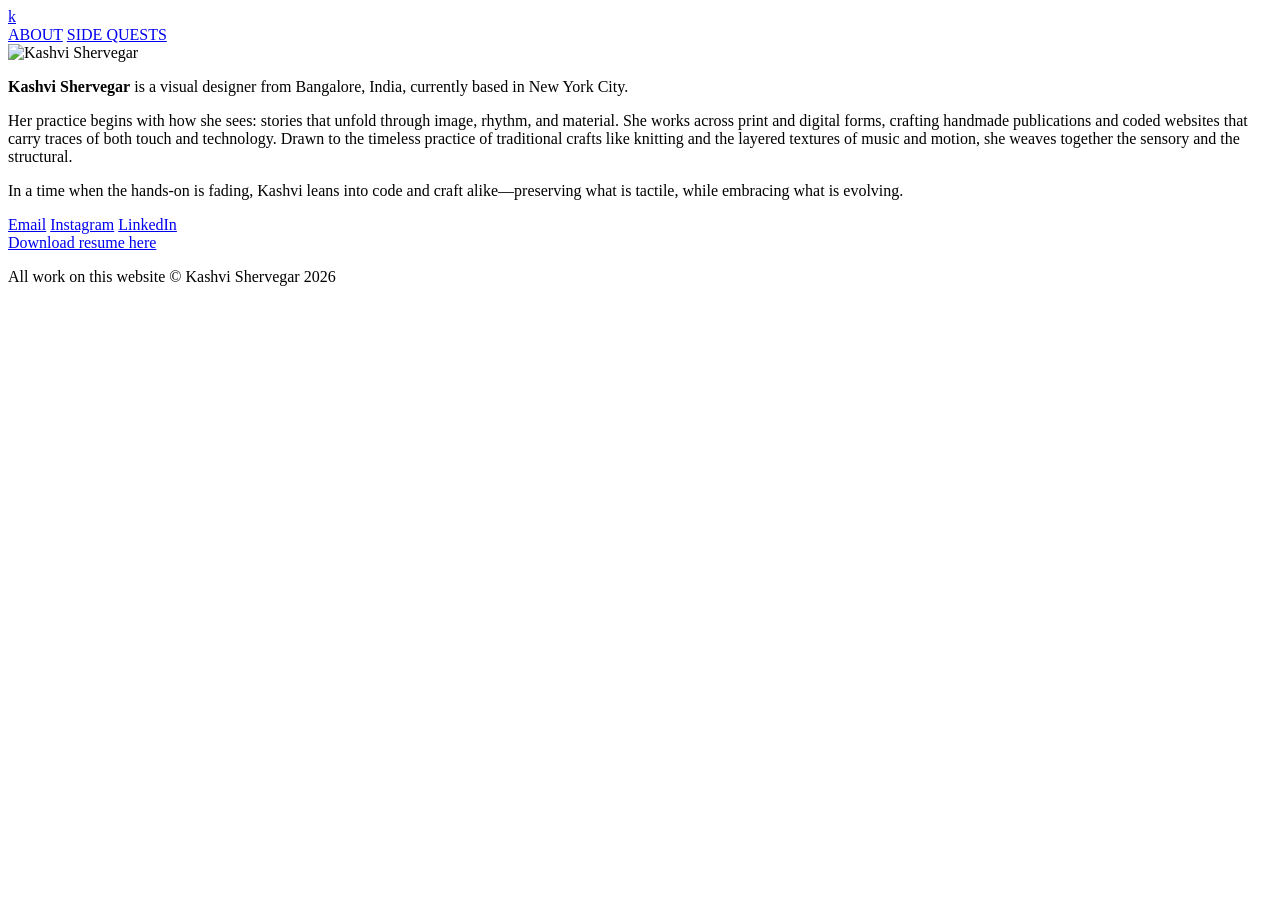
==== about.html @ c3d2e1d5 "adding all HTML pages and README" ====
<!DOCTYPE html>
<html lang="en">
<head>
  <meta charset="UTF-8" />
  <meta name="viewport" content="width=device-width, initial-scale=1.0" />
  <title>About — Kashvi Shervegar</title>
  <link rel="stylesheet" href="static/css/style.css" />

</head>
<body class="about">

<header class="site-header">
  <div class="header-inner">
    <div class="header-left">
      <a href="index.html" class="logo-link" aria-label="Home">
        <span class="logo-text">k</span>
      </a>
    </div>
    <div class="header-right">
      <nav class="header-nav-right">
        <a href="about.html" data-nav class="active">ABOUT</a>
        <a href="sidequests.html" data-nav>SIDE QUESTS</a>
      </nav>
    </div>
  </div>
</header>

<div class="site-wrapper">
  <main class="site-main">
    <div class="about-layout">

      <!-- LEFT: profile photo with make image sitting on head -->
      <div class="about-photo-col">
        <div class="about-photo-stack">
          <img src="static/images/self.png" alt="Kashvi Shervegar" class="about-photo" />
          <img src="static/images/about/make.png" alt="" class="about-make" />
        </div>
      </div>

      <!-- RIGHT: bio + links -->
      <div class="about-text-col">
        <div class="about-bio">
          <p>
            <strong>Kashvi Shervegar</strong> is a visual designer from Bangalore, India,
            currently based in New York City.
          </p>
          <p>
            Her practice begins with how she sees: stories that unfold through image,
            rhythm, and material. She works across print and digital forms, crafting
            handmade publications and coded websites that carry traces of both touch
            and technology. Drawn to the timeless practice of traditional crafts like
            knitting and the layered textures of music and motion, she weaves together
            the sensory and the structural.
          </p>
          <p>
            In a time when the hands-on is fading, Kashvi leans into code and craft
            alike&mdash;preserving what is tactile, while embracing what is evolving.
          </p>
        </div>

        <div class="about-links">
          <a href="mailto:kashvi.shervegar@gmail.com">Email</a>
          <a href="https://www.instagram.com/kashmakesart/" target="_blank" rel="noopener">Instagram</a>
          <a href="https://www.linkedin.com/in/kashvi-shervegar/" target="_blank" rel="noopener">LinkedIn</a>
        </div>

        <div class="about-resume">
          <a href="static/images/Shervegar_Resume.pdf" target="_blank" download>Download resume here</a>
        </div>
      </div>

    </div>
  </main>
  <footer class="about-footer">
    <p>All work on this website &copy; Kashvi Shervegar 2026</p>
  </footer>
</div>

<script src="static/js/main.js"></script>
</body>
</html>
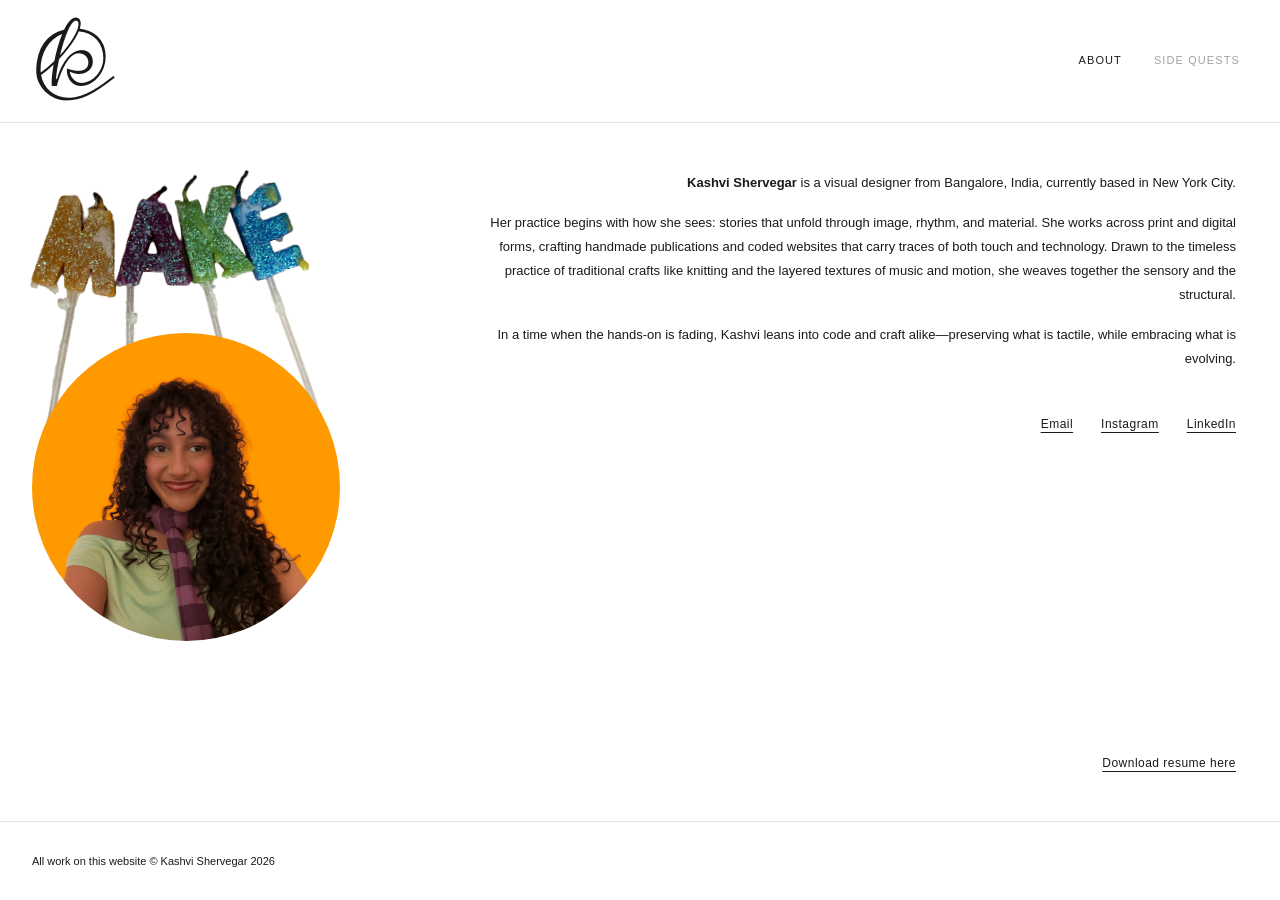
==== commit 0cf70b52: "Add favicon to all pages" ====
--- a/about.html
+++ b/about.html
@@ -5,6 +5,8 @@
   <meta name="viewport" content="width=device-width, initial-scale=1.0" />
   <title>About — Kashvi Shervegar</title>
   <link rel="stylesheet" href="static/css/style.css" />
+  <link rel="icon" type="image/png" sizes="32x32" href="favicon-32x32.png" />
+  <link rel="icon" type="image/png" sizes="16x16" href="favicon-16x16.png" />
 
 </head>
 <body class="about">
--- a/static/css/style.css
+++ b/static/css/style.css
@@ -0,0 +1,822 @@
+/* =============================================
+   KASHVI SHERVEGAR — PORTFOLIO
+   ============================================= */
+
+@font-face {
+  font-family: 'Enclosed';
+  src: url('../fonts/Enclosed-Regular.otf') format('opentype');
+  font-weight: normal;
+  font-style: normal;
+}
+
+/* ── Variables ─────────────────────────────── */
+:root {
+  --color-bg:          #ffffff;
+  --color-text:        #1a1a1a;
+  --color-text-light:  #888888;
+  --color-placeholder: #9e7b7b;
+  --color-rule:        #e2e2e2;
+
+  --font-logo: 'Enclosed', serif;       /* logo ONLY */
+  --font-sans: 'Helvetica Neue', Helvetica, Arial, sans-serif;
+
+  --left-w: 33vw;   /* left panel width */
+}
+
+/* ── Reset ─────────────────────────────────── */
+*, *::before, *::after {
+  box-sizing: border-box;
+  margin: 0;
+  padding: 0;
+}
+
+html, body {
+  height: 100%;
+  overflow: hidden;           /* landing page never scrolls; interior overrides below */
+}
+
+html:has(body.interior) {
+  overflow: auto;
+  height: auto;
+}
+
+body {
+  background: var(--color-bg);
+  color: var(--color-text);
+  font-family: var(--font-sans);
+  font-size: 13px;
+  line-height: 1.55;
+  -webkit-font-smoothing: antialiased;
+}
+
+a {
+  color: inherit;
+  text-decoration: none;
+}
+
+img, video {
+  display: block;
+  max-width: 100%;
+  height: auto;
+}
+
+/* =============================================
+   LANDING PAGE — fixed left, scroll right
+   ============================================= */
+
+.landing-page {
+  display: flex;
+  width: 100vw;
+  height: 100vh;
+  overflow: hidden;
+}
+
+/* ── LEFT PANEL — fixed, full height, never scrolls ── */
+.landing-panel-left {
+  position: fixed;
+  top: 0;
+  left: 0;
+  width: var(--left-w);
+  height: 100vh;
+  display: flex;
+  flex-direction: column;
+  justify-content: space-between;
+  padding: 0;
+  background: var(--color-bg);
+  z-index: 10;
+  border-right: 1px solid var(--color-rule);
+}
+
+/* Top section: logo + nav */
+.lp-header {
+  padding: 28px 64px 0 32px;
+  display: flex;
+  align-items: center;
+  justify-content: space-between;
+}
+
+.logo-link {
+  display: flex;
+  align-items: center;
+  flex-shrink: 0;
+}
+
+/* ONLY element using Enclosed font */
+.logo-text {
+  font-family: var(--font-logo);
+  font-size: 72px;
+  line-height: 1;
+  color: var(--color-text);
+  letter-spacing: -2px;
+}
+
+.lp-nav {
+  display: contents;
+}
+
+.lp-nav a {
+  font-size: 11px;
+  letter-spacing: 0.1em;
+  text-transform: uppercase;
+  transition: opacity 0.18s;
+}
+
+.lp-nav a:hover {
+  opacity: 0.4;
+}
+
+/* Middle section: Theo circle + scroll hint, vertically centred */
+.lp-center {
+  flex: 1;
+  display: flex;
+  flex-direction: column;
+  align-items: center;
+  justify-content: center;
+  gap: 20px;
+  padding: 24px 32px;
+}
+
+.animation-container {
+  position: relative;
+  width: 220px;
+  height: 220px;
+  flex-shrink: 0;
+}
+
+.animation-container img,
+.animation-container video {
+  width: 100%;
+  height: 100%;
+  object-fit: contain;
+}
+
+.animation-placeholder-text {
+  color: rgba(255,255,255,0.7);
+  font-size: 11px;
+  text-align: center;
+  padding: 20px;
+  line-height: 1.65;
+}
+
+.scroll-hint {
+  font-size: 12px;
+  color: var(--color-text-light);
+  letter-spacing: 0.02em;
+}
+
+/* Bottom section: email + copyright */
+.lp-footer {
+  padding: 0 32px 32px 32px;
+  display: flex;
+  flex-direction: column;
+  gap: 3px;
+  font-size: 11px;
+  line-height: 1.9;
+  color: var(--color-text);
+}
+
+.lp-footer a {
+  font-weight: 600;
+}
+
+.lp-footer a:hover {
+  opacity: 0.5;
+}
+
+/* ── RIGHT PANEL — offset by left width, scrolls vertically ── */
+.landing-panel-right {
+  margin-left: var(--left-w);
+  width: calc(100vw - var(--left-w));
+  height: 100vh;
+  overflow-y: auto;
+  display: flex;
+  flex-direction: column;
+}
+
+/* Bio strip — sits at the very top of the right panel */
+.lp-bio {
+  padding: 38px 44px;
+  font-size: 13px;
+  line-height: 1.65;
+  text-align: right;
+  color: var(--color-text);
+  border-bottom: 1px solid var(--color-rule);
+  flex-shrink: 0;
+}
+
+/* Projects stack */
+.lp-projects {
+  display: flex;
+  flex-direction: column;
+  padding: 32px 44px 48px;
+  gap: 20px;
+}
+
+.project-preview-link {
+  display: block;
+  position: relative;
+  aspect-ratio: 16 / 10;
+  overflow: hidden;
+}
+
+.project-preview-link img,
+.project-preview-link video {
+  width: 100%;
+  height: 100%;
+  object-fit: cover;
+  transition: transform 0.55s cubic-bezier(0.25, 0.46, 0.45, 0.94);
+}
+
+.project-preview-link:hover img,
+.project-preview-link:hover video {
+  transform: scale(1.03);
+}
+
+.project-preview-link.portrait img {
+  object-position: right center;
+}
+
+/* Dark scrim overlay on hover */
+.project-preview-link::after {
+  content: '';
+  position: absolute;
+  inset: 0;
+  background: rgba(0, 0, 0, 0.38);
+  opacity: 0;
+  transition: opacity 0.3s ease;
+  z-index: 1;
+}
+
+.project-preview-link:hover::after {
+  opacity: 1;
+}
+
+.project-preview-label {
+  position: absolute;
+  top: 50%;
+  left: 50%;
+  transform: translate(-50%, -50%);
+  font-size: 11px;
+  letter-spacing: 0.12em;
+  text-transform: uppercase;
+  color: rgba(255, 255, 255, 0.95);
+  white-space: nowrap;
+  opacity: 0;
+  transition: opacity 0.3s ease;
+  z-index: 2;
+}
+
+.project-preview-link:hover .project-preview-label {
+  opacity: 1;
+}
+
+.project-placeholder {
+  width: 100%;
+  height: 100%;
+  min-height: 320px;
+  background: var(--color-placeholder);
+  display: flex;
+  align-items: center;
+  justify-content: center;
+}
+
+.project-placeholder span {
+  color: rgba(255,255,255,0.5);
+  font-size: 11px;
+  letter-spacing: 0.06em;
+}
+
+/* =============================================
+   INTERIOR PAGES — normal scroll, shared header
+   ============================================= */
+
+/* Interior pages restore normal scroll */
+body.interior {
+  overflow: auto;
+  height: auto;
+}
+
+/* About page: single viewport, no scroll */
+body.about {
+  display: flex;
+  flex-direction: column;
+  height: 100vh;
+  overflow: hidden;
+}
+
+body.about .site-wrapper {
+  flex: 1;
+  display: flex;
+  flex-direction: column;
+  min-height: 0;
+}
+
+body.about .site-main {
+  flex: 1;
+  min-height: 0;
+}
+
+.site-header {
+  position: sticky;
+  top: 0;
+  z-index: 100;
+  background: var(--color-bg);
+  border-bottom: 1px solid var(--color-rule);
+}
+
+.header-inner {
+  display: grid;
+  grid-template-columns: 33% 67%;
+}
+
+.header-left {
+  padding: 28px 32px 22px;
+  display: flex;
+  align-items: flex-start;
+  gap: 28px;
+}
+
+.header-right {
+  padding: 22px 40px;
+  display: flex;
+  align-items: center;
+  justify-content: flex-end;
+}
+
+.header-nav-right {
+  display: flex;
+  gap: 32px;
+  font-size: 11px;
+  letter-spacing: 0.1em;
+  text-transform: uppercase;
+}
+
+.header-nav-right a {
+  opacity: 0.4;
+  transition: opacity 0.18s;
+}
+
+.header-nav-right a:hover,
+.header-nav-right a.active {
+  opacity: 1;
+}
+
+.site-wrapper {
+  max-width: 1400px;
+  margin: 0 auto;
+}
+
+/* =============================================
+   FOOTER (interior pages)
+   ============================================= */
+.site-footer {
+  border-top: 1px solid var(--color-rule);
+  padding: 28px 32px;
+}
+
+.footer-left {
+  font-size: 11px;
+  line-height: 2;
+  color: var(--color-text);
+}
+
+.footer-left a { font-weight: 600; }
+
+/* =============================================
+   PROJECT PAGE
+   ============================================= */
+.project-page-layout {
+  display: grid;
+  grid-template-columns: 33% 67%;
+  min-height: calc(100vh - 100px);
+  max-width: 1400px;
+  margin: 0 auto;
+}
+
+.project-info {
+  padding: 48px 28px 48px 32px;
+  position: sticky;
+  top: 100px;
+  height: fit-content;
+}
+
+.project-title {
+  font-size: 18px;
+  font-weight: 700;
+  letter-spacing: 0.04em;
+  text-transform: uppercase;
+  line-height: 1.15;
+  margin-bottom: 20px;
+}
+
+.project-description {
+  font-size: 13px;
+  line-height: 1.75;
+  color: var(--color-text);
+}
+
+.project-description p + p {
+  margin-top: 14px;
+}
+
+.project-meta {
+  margin-top: 28px;
+  padding-top: 16px;
+  border-top: 1px solid var(--color-rule);
+  font-size: 10px;
+  letter-spacing: 0.07em;
+  text-transform: uppercase;
+  color: var(--color-text-light);
+  display: flex;
+  flex-direction: column;
+  gap: 5px;
+}
+
+.project-visuals {
+  display: flex;
+  flex-direction: column;
+  padding: 32px 44px 48px;
+  gap: 20px;
+}
+
+.visual-item img,
+.visual-item video {
+  width: 100%;
+  display: block;
+}
+
+.visual-item video {
+  aspect-ratio: 16 / 9;
+  object-fit: cover;
+}
+
+.visual-placeholder {
+  background: var(--color-placeholder);
+  min-height: 420px;
+  display: flex;
+  align-items: center;
+  justify-content: center;
+}
+
+.visual-placeholder span {
+  color: rgba(255,255,255,0.5);
+  font-size: 11px;
+  letter-spacing: 0.07em;
+  text-transform: uppercase;
+}
+
+/* =============================================
+   ABOUT PAGE
+   ============================================= */
+.about-layout {
+  display: grid;
+  grid-template-columns: 33% 67%;
+  height: 100%;
+}
+
+.about-photo-col {
+  padding: 0 28px 0 32px;
+  display: flex;
+  align-items: center;
+  justify-content: flex-start;
+}
+
+.about-photo-stack {
+  position: relative;
+  width: 85%;
+  max-width: 326px;
+  margin-top: 30px;
+}
+
+.about-photo {
+  width: 100%;
+  aspect-ratio: 1 / 1;
+  border-radius: 50%;
+  object-fit: cover;
+  object-position: center center;
+  display: block;
+  position: relative;
+  z-index: 2;
+}
+
+/* Rotated 90deg CW, centred on the top of the head, behind the photo */
+.about-make {
+  position: absolute;
+  top: -8%;
+  left: 43%;
+  height: 498px;   /* controls visual width after rotation */
+  width: auto;
+  transform: translate(-50%, -50%) rotate(88deg);
+  z-index: 1;
+  object-fit: contain;
+}
+
+.about-text-col {
+  padding: 48px 44px 48px 32px;
+  display: flex;
+  flex-direction: column;
+}
+
+.about-bio {
+  font-size: 13px;
+  line-height: 1.85;
+  text-align: right;
+  color: var(--color-text);
+}
+
+.about-bio strong { font-weight: 700; }
+
+.about-bio p + p { margin-top: 16px; }
+
+.about-links {
+  margin-top: 44px;
+  display: flex;
+  gap: 28px;
+  justify-content: flex-end;
+  font-size: 12px;
+  letter-spacing: 0.04em;
+}
+
+.about-links a {
+  text-decoration: underline;
+  text-underline-offset: 4px;
+  transition: opacity 0.18s;
+}
+
+.about-links a:hover { opacity: 0.4; }
+
+.about-resume {
+  margin-top: auto;
+  padding-top: 44px;
+  display: flex;
+  justify-content: flex-end;
+  font-size: 12px;
+  letter-spacing: 0.04em;
+}
+
+.about-resume a {
+  text-decoration: underline;
+  text-underline-offset: 4px;
+  transition: opacity 0.18s;
+}
+
+.about-resume a:hover { opacity: 0.4; }
+
+.about-footer {
+  border-top: 1px solid var(--color-rule);
+  padding: 28px 32px;
+  flex-shrink: 0;
+}
+
+.about-footer p {
+  font-size: 11px;
+  line-height: 2;
+}
+
+/* =============================================
+   SIDE QUESTS PAGE
+   ============================================= */
+.sidequests-grid {
+  columns: 3;
+  column-gap: 6px;
+  padding: 40px 6px 6px;
+}
+
+.sidequest-item {
+  break-inside: avoid;
+  margin-bottom: 6px;
+  overflow: hidden;
+}
+
+.sidequest-item img,
+.sidequest-item video {
+  width: 100%;
+  display: block;
+}
+
+/* =============================================
+   STOP MOTION FRAMES
+   ============================================= */
+.animation-container .frame {
+  position: absolute;
+  inset: 0;
+  width: 100%;
+  height: 100%;
+  object-fit: contain;
+  opacity: 0;
+  transition: opacity 0.08s;
+}
+
+.animation-container .frame.active { opacity: 1; }
+
+/* =============================================
+   UTILITY
+   ============================================= */
+.visually-hidden {
+  position: absolute;
+  width: 1px; height: 1px;
+  overflow: hidden;
+  clip: rect(0,0,0,0);
+  white-space: nowrap;
+}
+
+/* =============================================
+   MOBILE — max-width: 768px
+   ============================================= */
+@media (max-width: 768px) {
+
+  /* Allow all pages to scroll on mobile */
+  html, body {
+    overflow: auto;
+    height: auto;
+  }
+
+  /* ── LANDING PAGE ─────────────────────────── */
+  .landing-page {
+    flex-direction: column;
+    height: auto;
+    overflow: visible;
+  }
+
+  .landing-panel-left {
+    position: relative;
+    width: 100%;
+    height: auto;
+    border-right: none;
+    border-bottom: 1px solid var(--color-rule);
+  }
+
+  .lp-header {
+    padding: 20px 24px 16px;
+  }
+
+  .lp-center {
+    padding: 20px 24px 16px;
+    gap: 10px;
+  }
+
+  .animation-container {
+    width: 150px;
+    height: 150px;
+  }
+
+  .lp-footer {
+    padding: 16px 24px 20px;
+    border-top: 1px solid var(--color-rule);
+    flex-direction: column-reverse;
+  }
+
+  .scroll-hint {
+    display: none;
+  }
+
+  .landing-panel-right {
+    margin-left: 0;
+    width: 100%;
+    height: auto;
+    overflow: visible;
+  }
+
+  .lp-bio {
+    padding: 24px;
+    text-align: left;
+  }
+
+  .lp-projects {
+    padding: 16px 16px 40px;
+    gap: 12px;
+  }
+
+  /* ── INTERIOR HEADER ──────────────────────── */
+  .header-inner {
+    display: flex;
+    align-items: center;
+    justify-content: space-between;
+  }
+
+  .header-left {
+    padding: 14px 20px 12px;
+  }
+
+  .header-right {
+    padding: 12px 20px;
+  }
+
+  .logo-text {
+    font-size: 52px;
+  }
+
+  .header-nav-right {
+    gap: 20px;
+    font-size: 10px;
+  }
+
+  /* ── PROJECT PAGES ────────────────────────── */
+  .project-page-layout {
+    grid-template-columns: 1fr;
+    min-height: auto;
+  }
+
+  .project-info {
+    position: static;
+    padding: 28px 20px 20px;
+    border-bottom: 1px solid var(--color-rule);
+  }
+
+  .project-title {
+    font-size: 15px;
+  }
+
+  .project-visuals {
+    padding: 16px 16px 40px;
+    gap: 12px;
+  }
+
+  /* ── ABOUT PAGE ───────────────────────────── */
+  html:has(body.about) {
+    overflow: auto;
+    height: auto;
+  }
+
+  body.about {
+    display: block;
+    height: auto;
+    overflow: auto;
+  }
+
+  body.about .site-wrapper {
+    display: block;
+    flex: none;
+  }
+
+  body.about .site-main {
+    min-height: auto;
+  }
+
+  .about-layout {
+    grid-template-columns: 1fr;
+    height: auto;
+  }
+
+  .about-photo-col {
+    padding: 32px 20px 16px;
+    justify-content: center;
+  }
+
+  .about-photo-stack {
+    width: 55%;
+    max-width: 220px;
+    margin-top: 0;
+    margin-left: auto;
+    margin-right: auto;
+  }
+
+  .about-make {
+    display: none;
+  }
+
+  .about-photo-stack {
+    width: 72%;
+    max-width: 280px;
+  }
+
+  .about-text-col {
+    padding: 20px 20px 0;
+  }
+
+  .about-bio {
+    text-align: left;
+  }
+
+  .about-links {
+    justify-content: flex-start;
+    margin-top: 28px;
+  }
+
+  .about-resume {
+    justify-content: flex-start;
+    padding-top: 28px;
+    margin-top: 0;
+  }
+
+  .about-footer {
+    margin-top: 32px;
+    padding: 20px;
+  }
+
+  /* ── SIDEQUESTS ───────────────────────────── */
+  .sidequests-grid {
+    columns: 2;
+    padding: 20px 4px 4px;
+    column-gap: 4px;
+  }
+
+  .sidequest-item {
+    margin-bottom: 4px;
+  }
+
+  /* ── FOOTER ───────────────────────────────── */
+  .site-footer {
+    padding: 20px;
+  }
+}
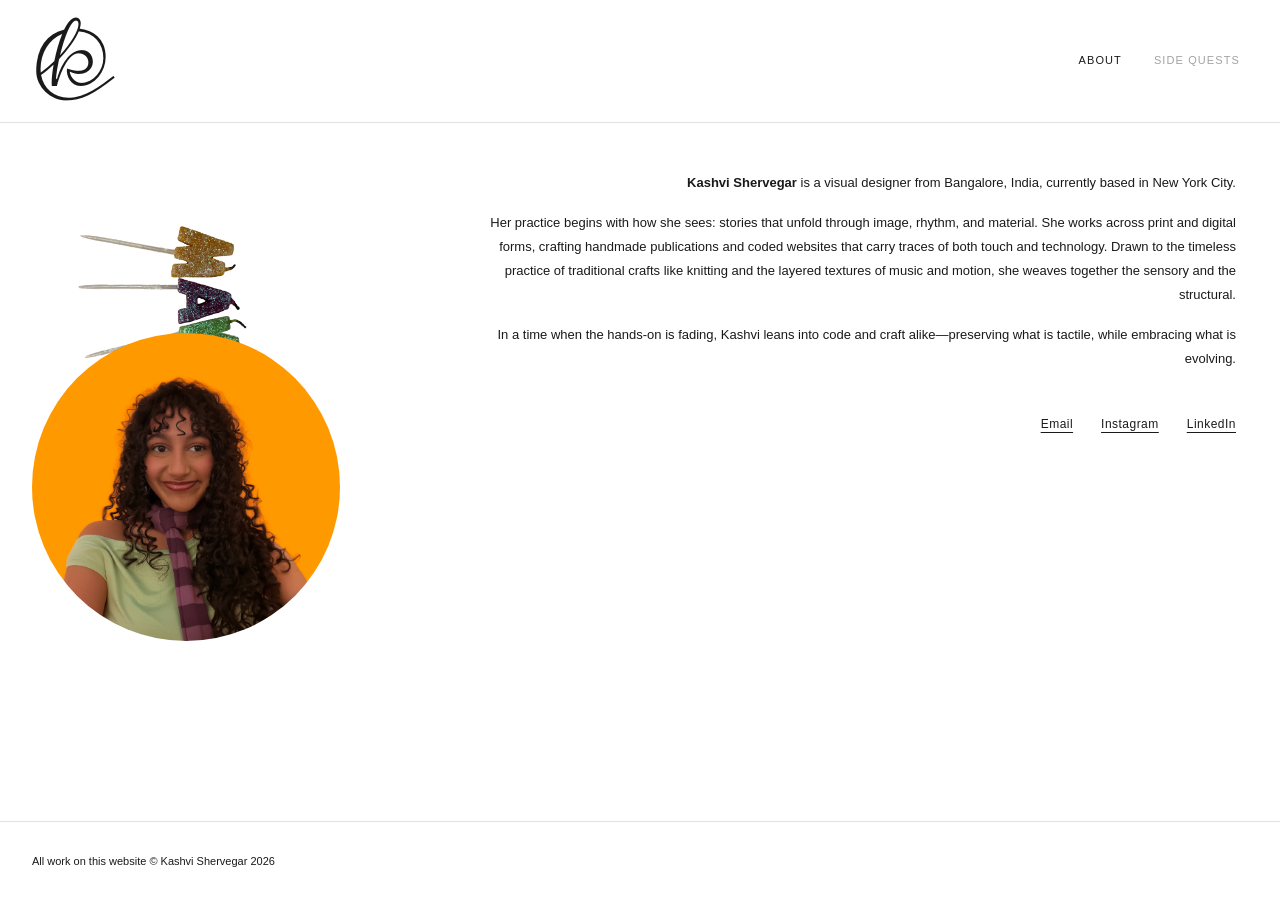
==== commit c767f784: "Remove resume download from about page" ====
--- a/about.html
+++ b/about.html
@@ -65,10 +65,6 @@
           <a href="https://www.instagram.com/kashmakesart/" target="_blank" rel="noopener">Instagram</a>
           <a href="https://www.linkedin.com/in/kashvi-shervegar/" target="_blank" rel="noopener">LinkedIn</a>
         </div>
-
-        <div class="about-resume">
-          <a href="static/images/Shervegar_Resume.pdf" target="_blank" download>Download resume here</a>
-        </div>
       </div>
 
     </div>
--- a/static/css/style.css
+++ b/static/css/style.css
@@ -604,7 +604,7 @@
   height: 100%;
   object-fit: contain;
   opacity: 0;
-  transition: opacity 0.08s;
+  transition: opacity 0.28s ease;
 }
 
 .animation-container .frame.active { opacity: 1; }
@@ -620,6 +620,30 @@
   white-space: nowrap;
 }
 
+.lp-footer-mobile {
+  display: none;
+}
+
+/* ── Project tags ──────────────────────────── */
+.project-tags {
+  display: flex;
+  flex-wrap: wrap;
+  gap: 6px;
+  padding: 10px 0 4px;
+}
+
+.project-tag {
+  font-family: var(--font-sans);
+  font-size: 10.5px;
+  letter-spacing: 0.06em;
+  color: var(--color-text);
+  background: #f0f0f0;
+  border: 1px solid var(--color-rule);
+  border-radius: 999px;
+  padding: 4px 12px;
+  white-space: nowrap;
+}
+
 /* =============================================
    MOBILE — max-width: 768px
    ============================================= */
@@ -651,17 +675,16 @@
   }
 
   .lp-center {
-    padding: 20px 24px 16px;
-    gap: 10px;
-  }
-
-  .animation-container {
-    width: 150px;
-    height: 150px;
-  }
-
-  .lp-footer {
-    padding: 16px 24px 20px;
+    display: none;
+  }
+
+  .lp-footer:not(.lp-footer-mobile) {
+    display: none;
+  }
+
+  .lp-footer-mobile {
+    display: flex;
+    padding: 24px 16px 40px;
     border-top: 1px solid var(--color-rule);
     flex-direction: column-reverse;
   }
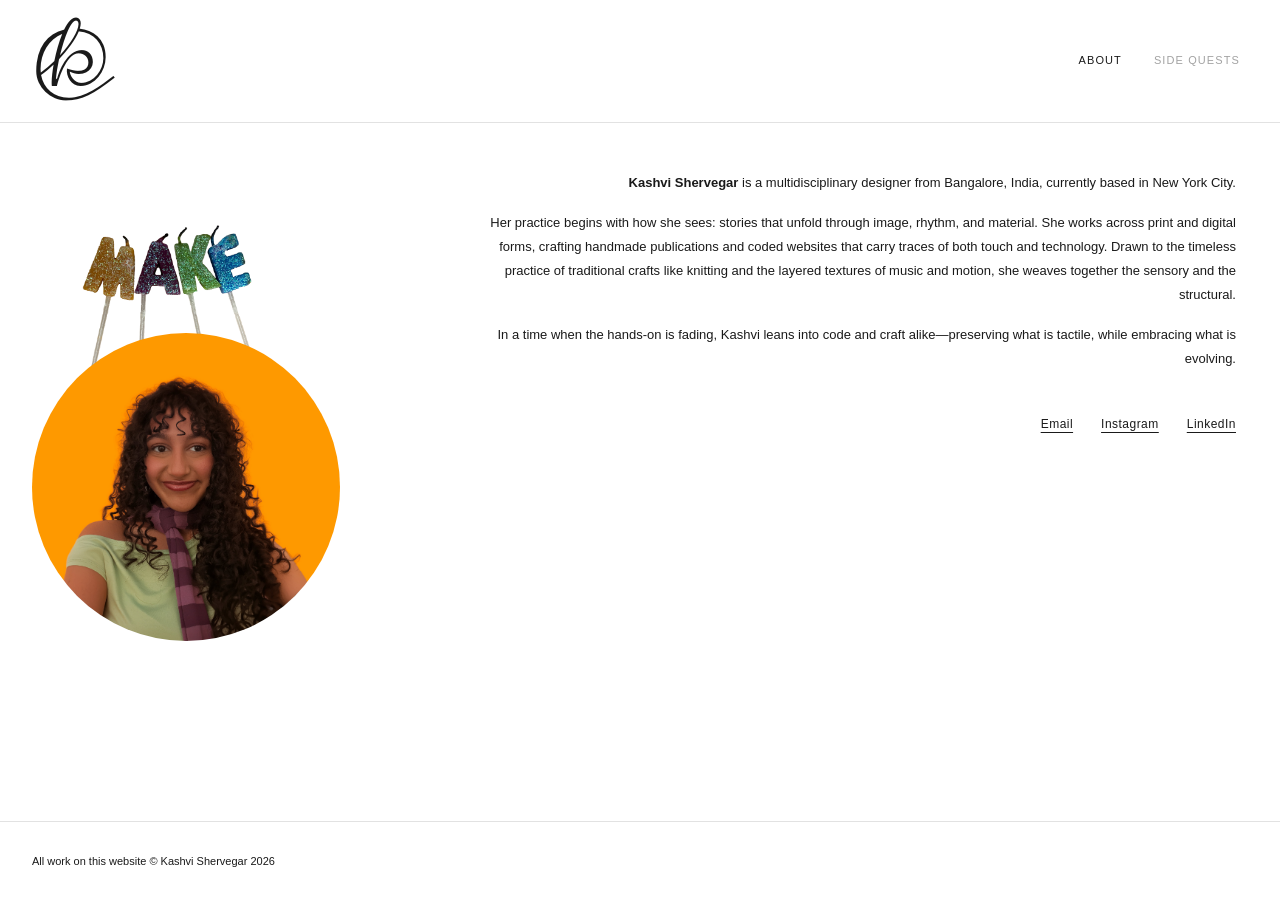
==== commit 5b192096: "Update about.html changed to multidisciplinary" ====
--- a/about.html
+++ b/about.html
@@ -43,7 +43,7 @@
       <div class="about-text-col">
         <div class="about-bio">
           <p>
-            <strong>Kashvi Shervegar</strong> is a visual designer from Bangalore, India,
+            <strong>Kashvi Shervegar</strong> is a multidisciplinary designer from Bangalore, India,
             currently based in New York City.
           </p>
           <p>
--- a/static/css/style.css
+++ b/static/css/style.css
@@ -506,7 +506,7 @@
   left: 43%;
   height: 498px;   /* controls visual width after rotation */
   width: auto;
-  transform: translate(-50%, -50%) rotate(88deg);
+  transform: translate(-50%, -50%) rotate(0deg);
   z-index: 1;
   object-fit: contain;
 }
@@ -634,13 +634,13 @@
 
 .project-tag {
   font-family: var(--font-sans);
-  font-size: 10.5px;
+  font-size: 12px;
   letter-spacing: 0.06em;
   color: var(--color-text);
   background: #f0f0f0;
   border: 1px solid var(--color-rule);
   border-radius: 999px;
-  padding: 4px 12px;
+  padding: 5px 14px;
   white-space: nowrap;
 }
 
